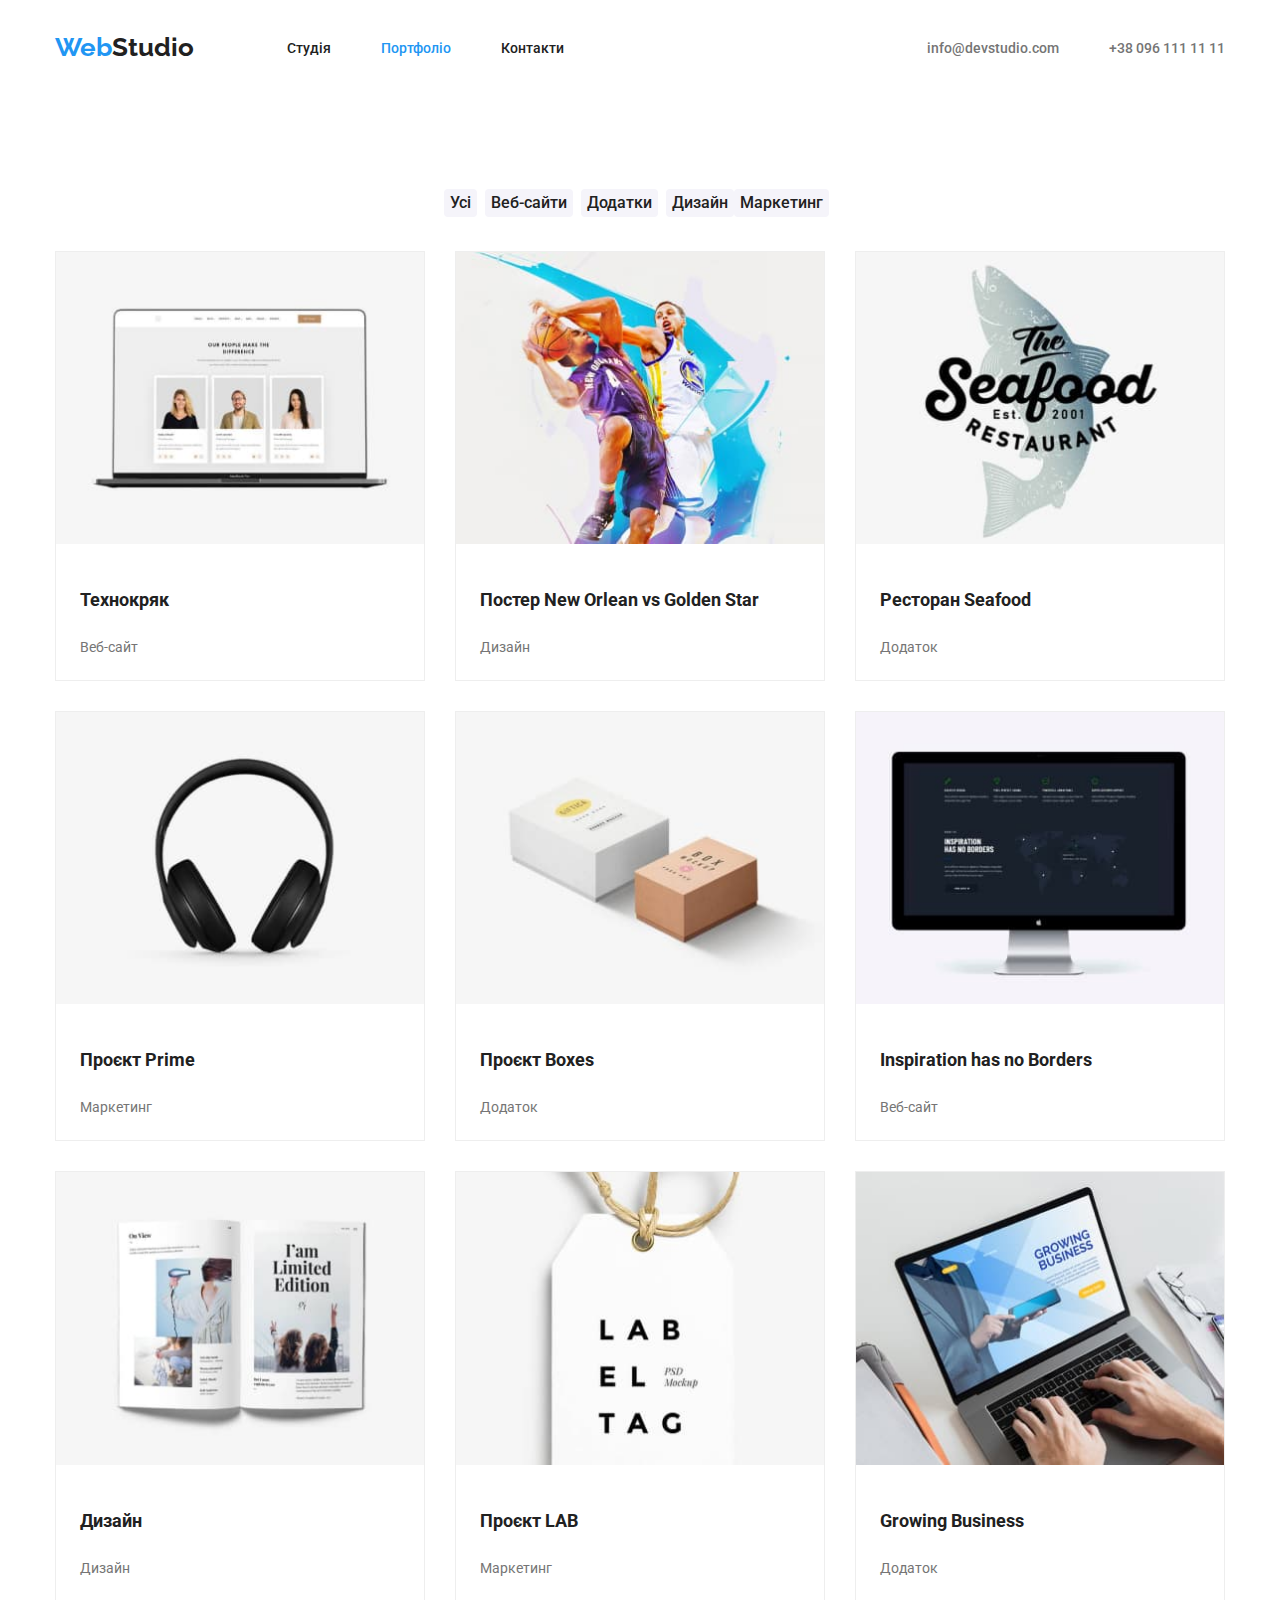
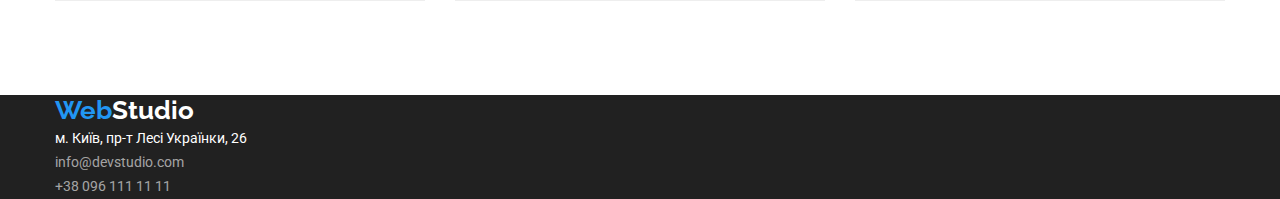
==== portfolio.html @ 8b1a927c "Home work 03" ====
<!DOCTYPE html>
<html lang="uk">
  <head>
    <meta charset="UTF-8" />
    <meta http-equiv="X-UA-Compatible" content="IE=edge" />
    <meta name="viewport" content="width=device-width, initial-scale=1.0" />
    <title>Portfolio</title>
    <link rel="preconnect" href="https://fonts.googleapis.com" />
    <link rel="preconnect" href="https://fonts.gstatic.com" crossorigin />
    <link
      href="https://fonts.googleapis.com/css2?family=Raleway:wght@700&family=Roboto:wght@400;500;700;900&display=swap"
      rel="stylesheet"
    />
    <link
      rel="stylesheet"
      href="https://cdnjs.cloudflare.com/ajax/libs/modern-normalize/1.1.0/modern-normalize.min.css"
    />
    <link rel="stylesheet" href="./styles/styles.css" />
  </head>
  <body>
    <header>
      <div class="container main-nav">
        <nav class="navication main-nav">
          <div class="link">
            <a class="logo" href="./index.html" lang="en"
              ><span class="logoslog">Web</span>Studio</a
            >
          </div>
          <ul class="nav-list">
            <li class="list"><a class="link" href="./index.html">Студія</a></li>
            <li class="list"><a class="back-link" href="#">Портфоліо</a></li>
            <li class="list"><a class="link" href="#">Контакти</a></li>
          </ul>
        </nav>
        <ul class="auth-nav">
          <li class="list">
            <a class="adresse" href="mailto:info@devstudio.com"
              >info@devstudio.com</a
            >
          </li>
          <li class="list">
            <a class="adresse" href="tel:+380961111111">+38 096 111 11 11</a>
          </li>
        </ul>
      </div>
    </header>
    <main>
      <section class="container">
        <!-- button -->
        <div class="btn-list">
          <ul class="point">
            <li class="list"><button class="btn" type="button">Усі</button></li>
            <li class="list">
              <button class="btn" type="button">Веб-сайти</button>
            </li>
            <li class="list">
              <button class="btn" type="button">Додатки</button>
            </li>
            <li class="list">
              <button class="btn" type="button">Дизайн</button>
            </li>
            <li class="list">
              <button class="btn" type="button">Маркетинг</button>
            </li>
          </ul>
        </div>
        <!-- img-link -->
        <ul class="link-list">
          <li class="list-item">
            <a href="#"
              ><img
                class="img"
                src="./images/img1.jpg"
                alt="Ноутбук"
                width="370"
              />
              <div class="item-name">
                <h3 class="list-free">Технокряк</h3>
                <p>Веб-сайт</p>
              </div>
            </a>
          </li>
          <li class="list-item">
            <a href="#"
              ><img
                class="img"
                src="./images/img2.jpg"
                alt="Баскетбол"
                width="370"
              />
              <div class="item-name">
                <h3 class="list-free">Постер New Orlean vs Golden Star</h3>
                <p>Дизайн</p>
              </div>
            </a>
          </li>
          <li class="list-item">
            <a href="#"
              ><img
                class="img"
                src="./images/img3.jpg"
                alt="Риба"
                width="370"
              />
              <div class="item-name">
                <h3 class="list-free">Ресторан Seafood</h3>
                <p>Додаток</p>
              </div></a
            >
          </li>
          <li class="list-item">
            <a href="#"
              ><img
                class="img"
                src="./images/img4.jpg"
                alt="Навушники"
                width="370"
              />
              <div class="item-name">
                <h3 class="list-free">Проєкт Prime</h3>
                <p>Маркетинг</p>
              </div></a
            >
          </li>
          <li class="list-item">
            <a href="#"
              ><img
                class="img"
                src="./images/img5.jpg"
                alt="Коробка"
                width="370"
              />
              <div class="item-name">
                <h3 class="list-free">Проєкт Boxes</h3>
                <p>Додаток</p>
              </div></a
            >
          </li>
          <li class="list-item">
            <a href="#"
              ><img
                class="img"
                src="./images/img6.jpg"
                alt="Моноблок"
                width="370"
              />
              <div class="item-name">
                <h3 class="list-free">Inspiration has no Borders</h3>
                <p>Веб-сайт</p>
              </div></a
            >
          </li>
          <li class="list-item">
            <a href="#"
              ><img
                class="img"
                src="./images/img7.jpg"
                alt="Журнал"
                width="370"
              />
              <div class="item-name">
                <h3 class="list-free">Дизайн</h3>
                <p>Дизайн</p>
              </div></a
            >
          </li>
          <li class="list-item">
            <a href="#"
              ><img
                class="img"
                src="./images/img8.jpg"
                alt="Бірка"
                width="370"
              />
              <div class="item-name">
                <h3 class="list-free">Проєкт LAB</h3>
                <p>Маркетинг</p>
              </div></a
            >
          </li>
          <li class="list-item">
            <a href="#"
              ><img
                class="img"
                src="./images/img9.jpg"
                alt="Робочий Ноутбук"
                width="370"
              />
              <div class="item-name">
                <h3 class="list-free">Growing Business</h3>
                <p>Додаток</p>
              </div></a
            >
          </li>
        </ul>
      </section>
    </main>
    <footer class="styles-footer">
      <div class="container">
        <a class="logo-footer" href="./index.html" lang="en"
          ><span class="logoslog-footer">Web</span>Studio</a
        >

        <address>
          <ul>
            <li>
              <a
                class="location"
                href="https://goo.gl/maps/RdGr7icwd7hFewiF6"
                target="_blank"
                rel="noopener noreferrer nofollow"
                >м. Київ, пр-т Лесі Українки, 26</a
              >
            </li>
            <li>
              <a class="adresse-footer" href="mailto:info@devstudio.com"
                >info@devstudio.com</a
              >
            </li>
            <li>
              <a class="adresse-footer" href="tel:+380961111111">
                +38 096 111 11 11</a
              >
            </li>
          </ul>
        </address>
      </div>
    </footer>
  </body>
</html>
---- styles/styles.css ----
:root {
  --color-primary: #212121;
  --color-background: #2f303a;
  --color-secondary: #757575;
  --color-white-color: #ffffff;
  --color-thirdary: #2196f3;
  --color-light-gray: #f5f4fa;
}

body {
  font-size: 16px;
  line-height: 1.7;
  font-family: "Roboto", sans-serif;
  color: var(--color-primary);
  background-color: var(--color-white-color);
}
/* --------Утилиты----------- */
.container {
  margin: 0 auto;
  width: 1200px;
  padding-left: 15px;
  padding-right: 15px;

  /* outline: 2px solid red; */
}

ul {
  list-style: none;
  margin: 0px;
  padding-left: 0px;
  padding-right: 0px;
}

h3 {
  color: var(--color-primary);
  font-style: normal;
  font-weight: 700;
  font-size: 14px;
  line-height: 1.1;
}

.feature-list {
  margin-top: 0px;
  margin-bottom: 10px;
}

p {
  margin-top: 0px;
  margin-bottom: 0px;

  color: var(--color-secondary);
  line-height: 1.7;
  font-size: 14px;
  font-style: normal;
  font-weight: 400;
}

.clearances {
  margin-top: 0px;
  margin-bottom: 0px;
}
/* ---------------- */

/* HEADER */

.main-nav {
  display: flex;
  align-items: center;
}

.nav-list {
  display: flex;
  margin-left: 93px;
}
.nav-list .list + .list {
  margin-left: 50px;
}
.auth-nav {
  display: flex;
  margin-left: auto;
}
.auth-nav .list + .list {
  margin-left: 50px;
}

.header {
  color: var(--color-white-color);
}
.logo {
  color: var(--color-primary);
  font-family: "Raleway";
  text-decoration: none;
  font-weight: 700;
  font-size: 26px;
  line-height: 1.2;
  font-style: normal;
}
.logoslog {
  color: var(--color-thirdary);
}
.logo:focus {
  color: var(--color-primary);
}

.back-link {
  color: var(--color-thirdary);
  text-decoration: none;
  font-style: normal;
  font-weight: 500;
  font-size: 14px;
  line-height: 1.1;
}

.link {
  padding-top: 32px;
  padding-bottom: 32px;
  color: var(--color-primary);
  text-decoration: none;
  font-weight: 500;
  font-size: 14px;
  line-height: 1.1;
}

.link:hover,
:focus {
  color: var(--color-thirdary);
}

.adresse {
  color: var(--color-secondary);
  text-decoration: none;
  font-style: normal;
  font-weight: 500;
  font-size: 14px;
  line-height: 1.1;
}

.adresse:hover,
.adresse:focus {
  color: var(--color-thirdary);
}

/* Sectoin-hero */

.hero {
  background-color: var(--color-background);
  align-items: center;
  justify-content: center;
  text-align: center;
  margin-bottom: 94px;
}

.title {
  margin-top: 0px;
  margin-bottom: 30px;
  padding-top: 200px;

  color: var(--color-white-color);
  font-style: normal;
  font-weight: 900;
  font-size: 44px;
  line-height: 1.36;
}

/* Button */

.hero-button {
  margin-left: auto;
  margin-right: auto;
  margin-bottom: 200px;

  color: var(--color-white-color);
  background-color: var(--color-thirdary);
  font-weight: 700;
  font-size: 16px;
  line-height: 1.88;
  border-color: transparent;
  text-align: center;
  box-shadow: 0px 4px 4px rgba(0, 0, 0, 0.15);
  border-radius: 4px;
  cursor: pointer;
}

.hero-button:hover {
  border-color: var(--color-white-color);
}

.hero-button:focus {
  border-color: var(--color-white-color);
  outline: none;
}

/* Button portfolio */

.btn {
  color: var(--color-primary);
  font-style: normal;
  font-weight: 500;
  font-size: 16px;
  line-height: 1.6;
  cursor: pointer;
  border: none;
  border-radius: 4px;
  background-color: #f5f4fa;
}
.btn:hover {
  background: var(--color-thirdary);
  color: #ffffff;
  font-style: normal;
  font-weight: 500;
  font-size: 16px;
  line-height: 1.6;
}
.btn:focus {
  background: var(--color-thirdary);
  font-style: normal;
  font-weight: 500;
  font-size: 16px;
  line-height: 1.6;
}
.link-list a {
  text-decoration: none;
}
.point {
  display: flex;
  justify-content: center;
  margin-bottom: 34px;

  margin-top: 94px;
}

.point .list {
  margin-right: 8px;
}

/* First-section */

.first-section {
  display: flex;
  margin-bottom: 94px;
}
.first-section .list {
  width: 270px;
  margin-right: 30px;
}
/* .list:nth-last-child {
  margin-left: 0px;
} */

.invisible {
  display: none;
  text-align: center;
  margin-top: 0px;
  margin-bottom: 0px;

  color: var(--color-primary);
  font-style: normal;
  font-weight: 700;
  font-size: 36px;
  line-height: 1.16;
}

/* Second-section */

.second-section {
  text-align: center;
  margin-bottom: 94px;
}
.img-list {
  display: flex;
}

.img-list .list-work {
  margin-right: 30px;
}
.list-work:nth-child(3n) {
  margin-right: 0px;
}

/* Section 3 */

.team {
  background: var(--color-light-gray);
}

.title-list {
  display: flex;

  margin-top: 0px;
  margin-bottom: 0px;
}
.title-list .list {
  text-align: center;
  margin-right: 30px;
  margin-bottom: 94px;
  box-shadow: 0px 1px 3px rgba(0, 0, 0, 0.12), 0px 1px 1px rgba(0, 0, 0, 0.14),
    0px 2px 1px rgba(0, 0, 0, 0.2);
  border-radius: 0px 0px 4px 4px;
}

.employee {
  margin: 30px 62px 30px 62px;
}

.list:nth-child(4n) {
  margin-right: 0px;
}

.subtitle {
  text-align: center;
  margin-top: 0px;
  margin-bottom: 50px;

  color: var(--color-primary);
  font-style: normal;
  font-weight: 700;
  font-size: 36px;
  line-height: 1.16;
}

.Developer {
  font-style: normal;
  font-weight: 400;
  font-size: 16px;
  line-height: 1.2;
  color: var(--color-secondary);
}

.img {
  display: block;
  max-width: 100%;
  height: auto;
}

.teamname {
  font-style: normal;
  font-weight: 500;
  font-size: 16px;
  line-height: 1.2;
}

.list-free {
  font-style: normal;
  font-weight: 700;
  font-size: 18px;
  line-height: 2;
  text-decoration: none;
}

/* Section PORTFOLIO link-list */
.link-list {
  display: flex;
  flex-wrap: wrap;
}
.link-list .list-item {
  width: 370px;
  margin-right: 30px;
  margin-bottom: 30px;

  box-sizing: border-box;
  background: #ffffff;
  border: 1px solid #eeeeee;
}
.list-item:nth-child(3n) {
  margin-right: 0px;
  
}
.list-item:nth-last-child(-n + 3) {
  margin-bottom: 94px;
}
.item-name {
  padding: 20px 24px 20px 24px;
}

/* FOOTER */

.adresse-footer {
  color: rgba(255, 255, 255, 0.6);
  text-decoration: none;
  font-style: normal;
  font-weight: 400;
  font-size: 14px;
  line-height: 1.1;
}

.adresse-footer:hover,
.adresse-footer:focus {
  color: var(--color-thirdary);
}
.styles-footer {
  background-color: var(--color-primary);
  font-weight: 400;
  font-size: 14px;
  line-height: 1.7;
}

.logo-footer {
  color: var(--color-white-color);
  font-family: "Raleway";
  text-decoration: none;
  font-weight: 700;
  font-size: 26px;
  line-height: 1.2;
  font-style: normal;
}
.logoslog-footer {
  color: var(--color-thirdary);
}

.location {
  color: var(--color-white-color);
  text-decoration: none;
  font-style: normal;
  font-weight: 400;
  font-size: 14px;
  line-height: 1.7;
}
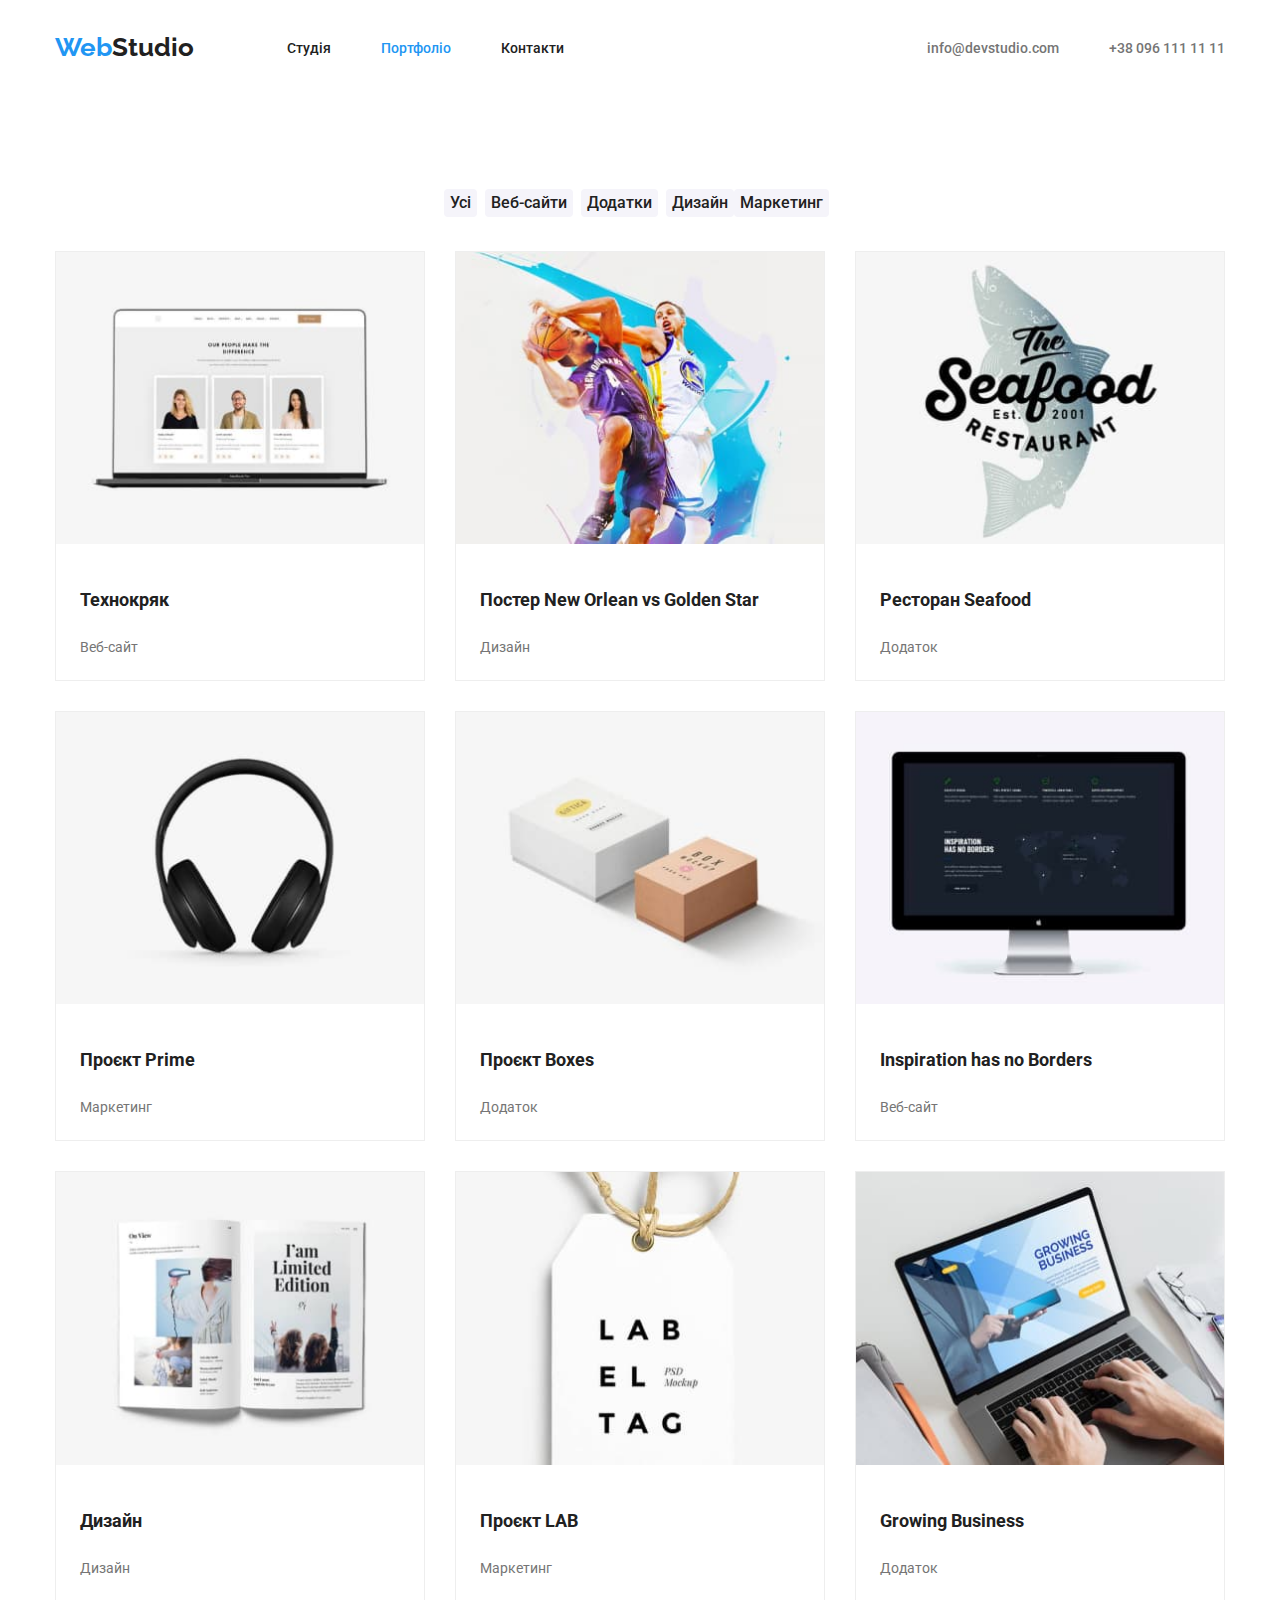
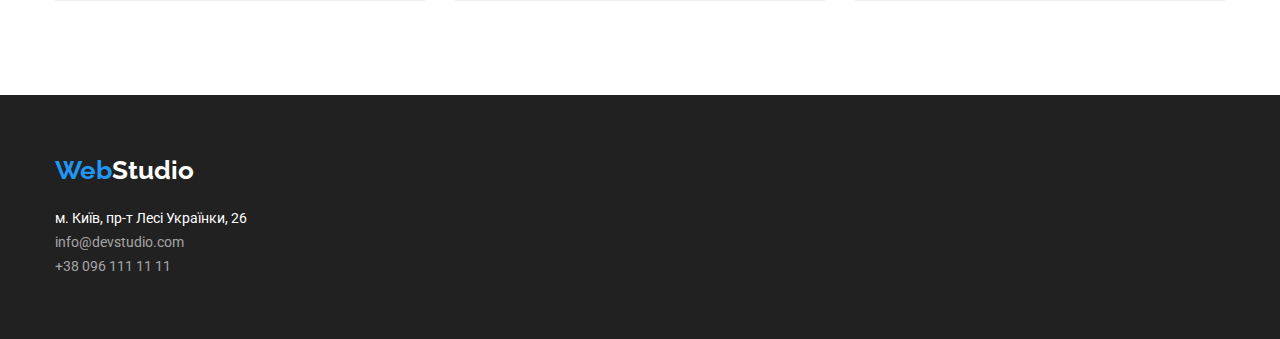
==== commit ede791ef: "Fixed" ====
--- a/portfolio.html
+++ b/portfolio.html
@@ -197,13 +197,15 @@
     </main>
     <footer class="styles-footer">
       <div class="container">
-        <a class="logo-footer" href="./index.html" lang="en"
+      <div class="logotip">
+          <a class="logo-footer" href="./index.html" lang="en"
           ><span class="logoslog-footer">Web</span>Studio</a
         >
 
-        <address>
-          <ul>
-            <li>
+      </div>
+        <address class="adresse-position">
+          <ul class="adresse-position">
+            <li class="list-adresse">
               <a
                 class="location"
                 href="https://goo.gl/maps/RdGr7icwd7hFewiF6"
@@ -212,12 +214,12 @@
                 >м. Київ, пр-т Лесі Українки, 26</a
               >
             </li>
-            <li>
+            <li class="list-adresse">
               <a class="adresse-footer" href="mailto:info@devstudio.com"
                 >info@devstudio.com</a
               >
             </li>
-            <li>
+            <li class="list-adresse">
               <a class="adresse-footer" href="tel:+380961111111">
                 +38 096 111 11 11</a
               >
--- a/styles/styles.css
+++ b/styles/styles.css
@@ -374,6 +374,28 @@
 
 /* FOOTER */
 
+.logo-footer {
+
+  color: var(--color-white-color);
+  font-family: "Raleway";
+  text-decoration: none;
+  font-weight: 700;
+  font-size: 26px;
+  line-height: 1.2;
+  font-style: normal;
+}
+.logoslog-footer {
+  color: var(--color-thirdary);
+}
+.logotip {
+ padding-top: 60px;
+margin-bottom: 20px;
+}
+
+/* .adresse-position {
+  margin-bottom: 60px;
+} */
+
 .adresse-footer {
   color: rgba(255, 255, 255, 0.6);
   text-decoration: none;
@@ -394,18 +416,7 @@
   line-height: 1.7;
 }
 
-.logo-footer {
-  color: var(--color-white-color);
-  font-family: "Raleway";
-  text-decoration: none;
-  font-weight: 700;
-  font-size: 26px;
-  line-height: 1.2;
-  font-style: normal;
-}
-.logoslog-footer {
-  color: var(--color-thirdary);
-}
+
 
 .location {
   color: var(--color-white-color);
@@ -415,3 +426,13 @@
   font-size: 14px;
   line-height: 1.7;
 }
+
+.adresse-loc .list-adresse {
+  margin-bottom: 9px;
+}
+.list-adresse:nth-last-child(-n + 1) {
+margin-bottom: 0px;
+}
+.list-adresse:nth-last-child(-n + 1) {
+padding-bottom: 60px;
+}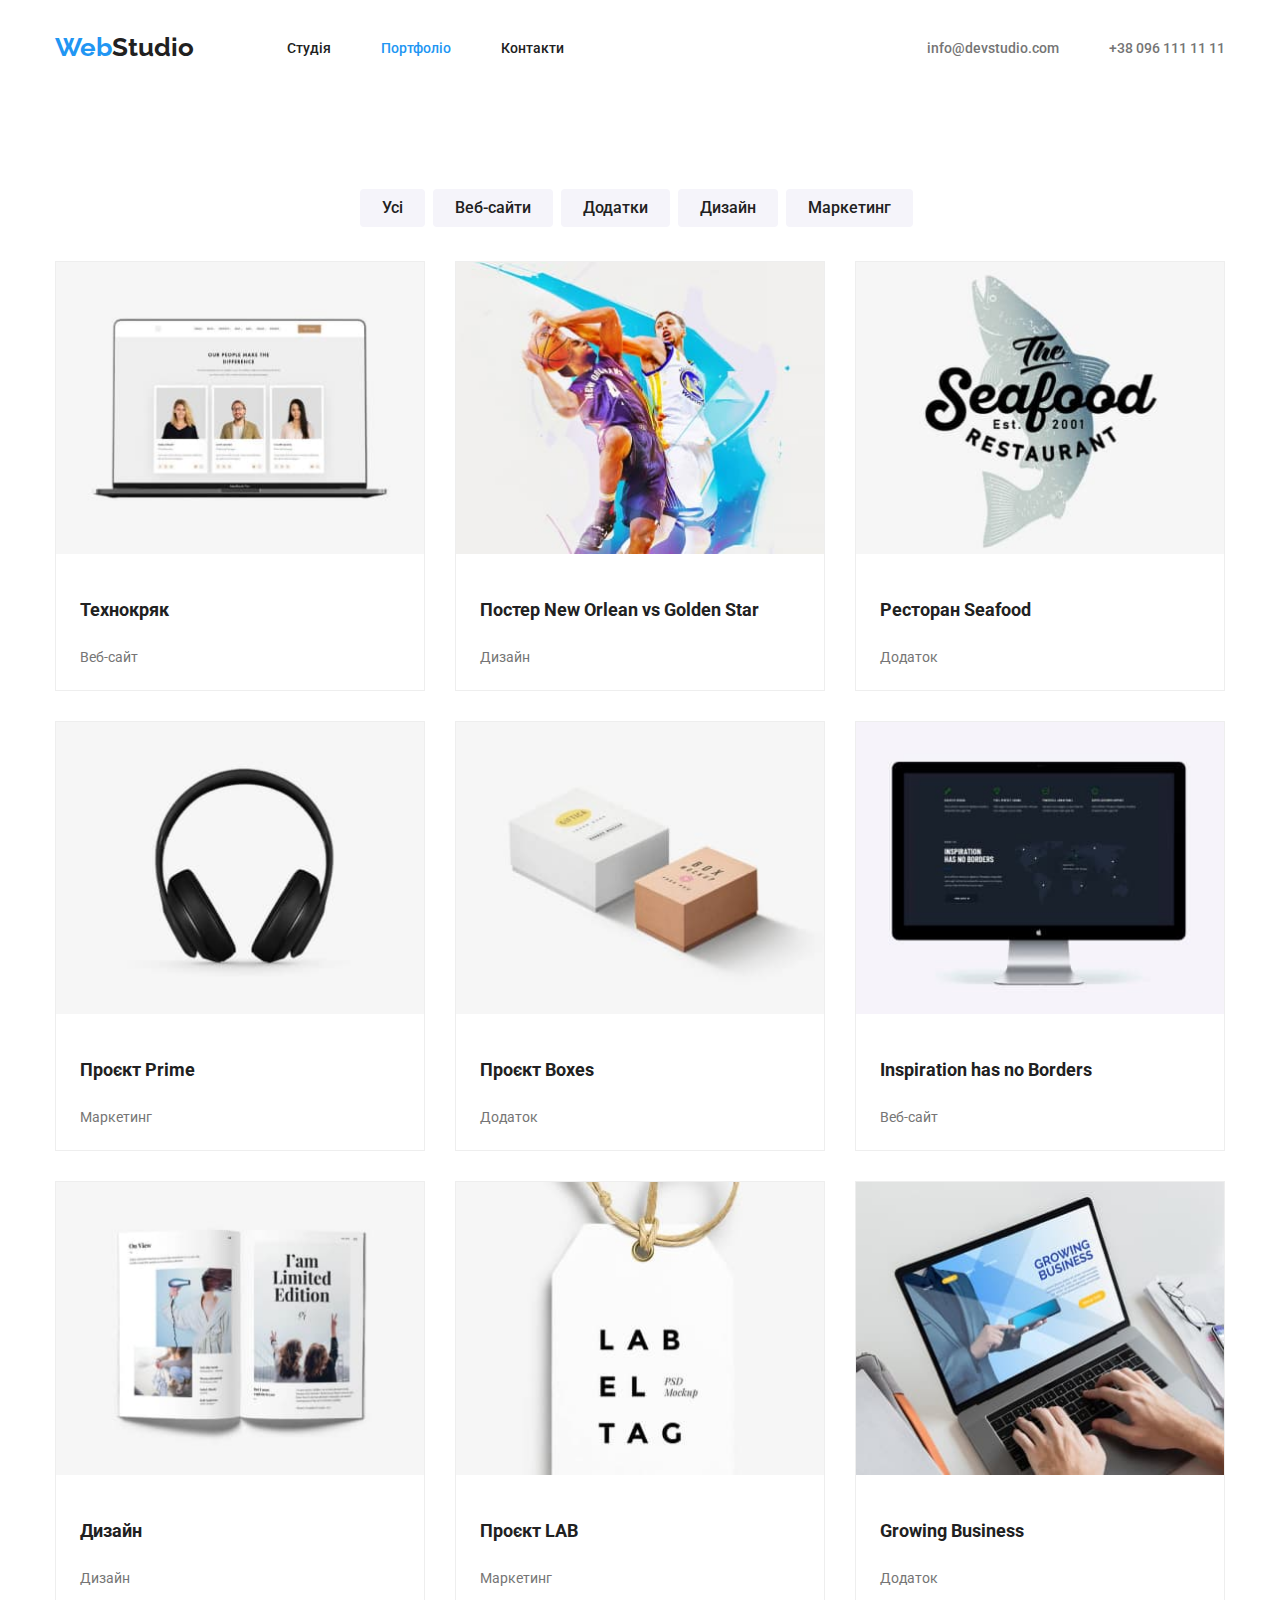
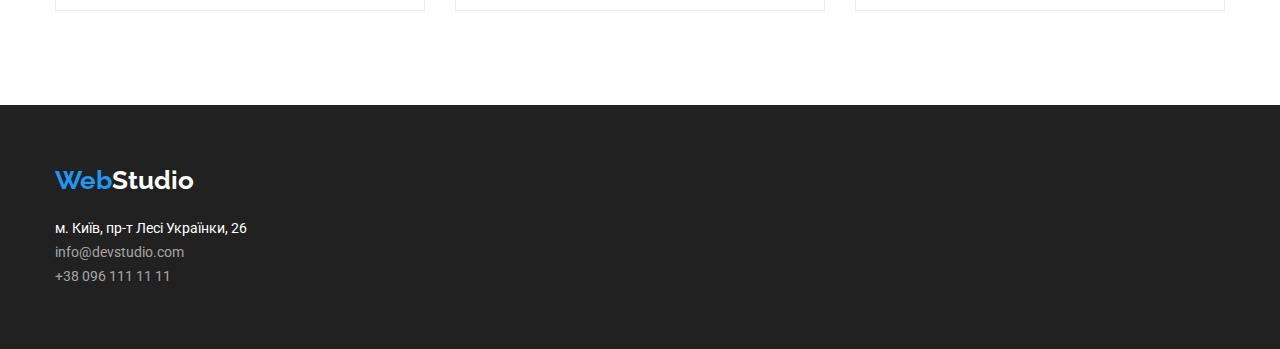
==== commit de553c00: "Fixed hw 3" ====
--- a/portfolio.html
+++ b/portfolio.html
@@ -49,17 +49,17 @@
         <!-- button -->
         <div class="btn-list">
           <ul class="point">
-            <li class="list"><button class="btn" type="button">Усі</button></li>
-            <li class="list">
+            <li class="list-button"><button class="btn" type="button">Усі</button></li>
+            <li class="list-button">
               <button class="btn" type="button">Веб-сайти</button>
             </li>
-            <li class="list">
+            <li class="list-button">
               <button class="btn" type="button">Додатки</button>
             </li>
-            <li class="list">
+            <li class="list-button">
               <button class="btn" type="button">Дизайн</button>
             </li>
-            <li class="list">
+            <li class="list-button">
               <button class="btn" type="button">Маркетинг</button>
             </li>
           </ul>
--- a/styles/styles.css
+++ b/styles/styles.css
@@ -202,6 +202,8 @@
   border: none;
   border-radius: 4px;
   background-color: #f5f4fa;
+  padding: 6px 22px 6px 22px;
+  
 }
 .btn:hover {
   background: var(--color-thirdary);
@@ -218,6 +220,8 @@
   font-size: 16px;
   line-height: 1.6;
 }
+
+
 .link-list a {
   text-decoration: none;
 }
@@ -229,7 +233,7 @@
   margin-top: 94px;
 }
 
-.point .list {
+.point .list-button {
   margin-right: 8px;
 }
 
@@ -243,9 +247,7 @@
   width: 270px;
   margin-right: 30px;
 }
-/* .list:nth-last-child {
-  margin-left: 0px;
-} */
+
 
 .invisible {
   display: none;
@@ -363,7 +365,6 @@
 }
 .list-item:nth-child(3n) {
   margin-right: 0px;
-  
 }
 .list-item:nth-last-child(-n + 3) {
   margin-bottom: 94px;
@@ -375,7 +376,6 @@
 /* FOOTER */
 
 .logo-footer {
-
   color: var(--color-white-color);
   font-family: "Raleway";
   text-decoration: none;
@@ -388,8 +388,8 @@
   color: var(--color-thirdary);
 }
 .logotip {
- padding-top: 60px;
-margin-bottom: 20px;
+  padding-top: 60px;
+  margin-bottom: 20px;
 }
 
 /* .adresse-position {
@@ -416,8 +416,6 @@
   line-height: 1.7;
 }
 
-
-
 .location {
   color: var(--color-white-color);
   text-decoration: none;
@@ -431,8 +429,8 @@
   margin-bottom: 9px;
 }
 .list-adresse:nth-last-child(-n + 1) {
-margin-bottom: 0px;
+  margin-bottom: 0px;
 }
 .list-adresse:nth-last-child(-n + 1) {
-padding-bottom: 60px;
-}+  padding-bottom: 60px;
+}
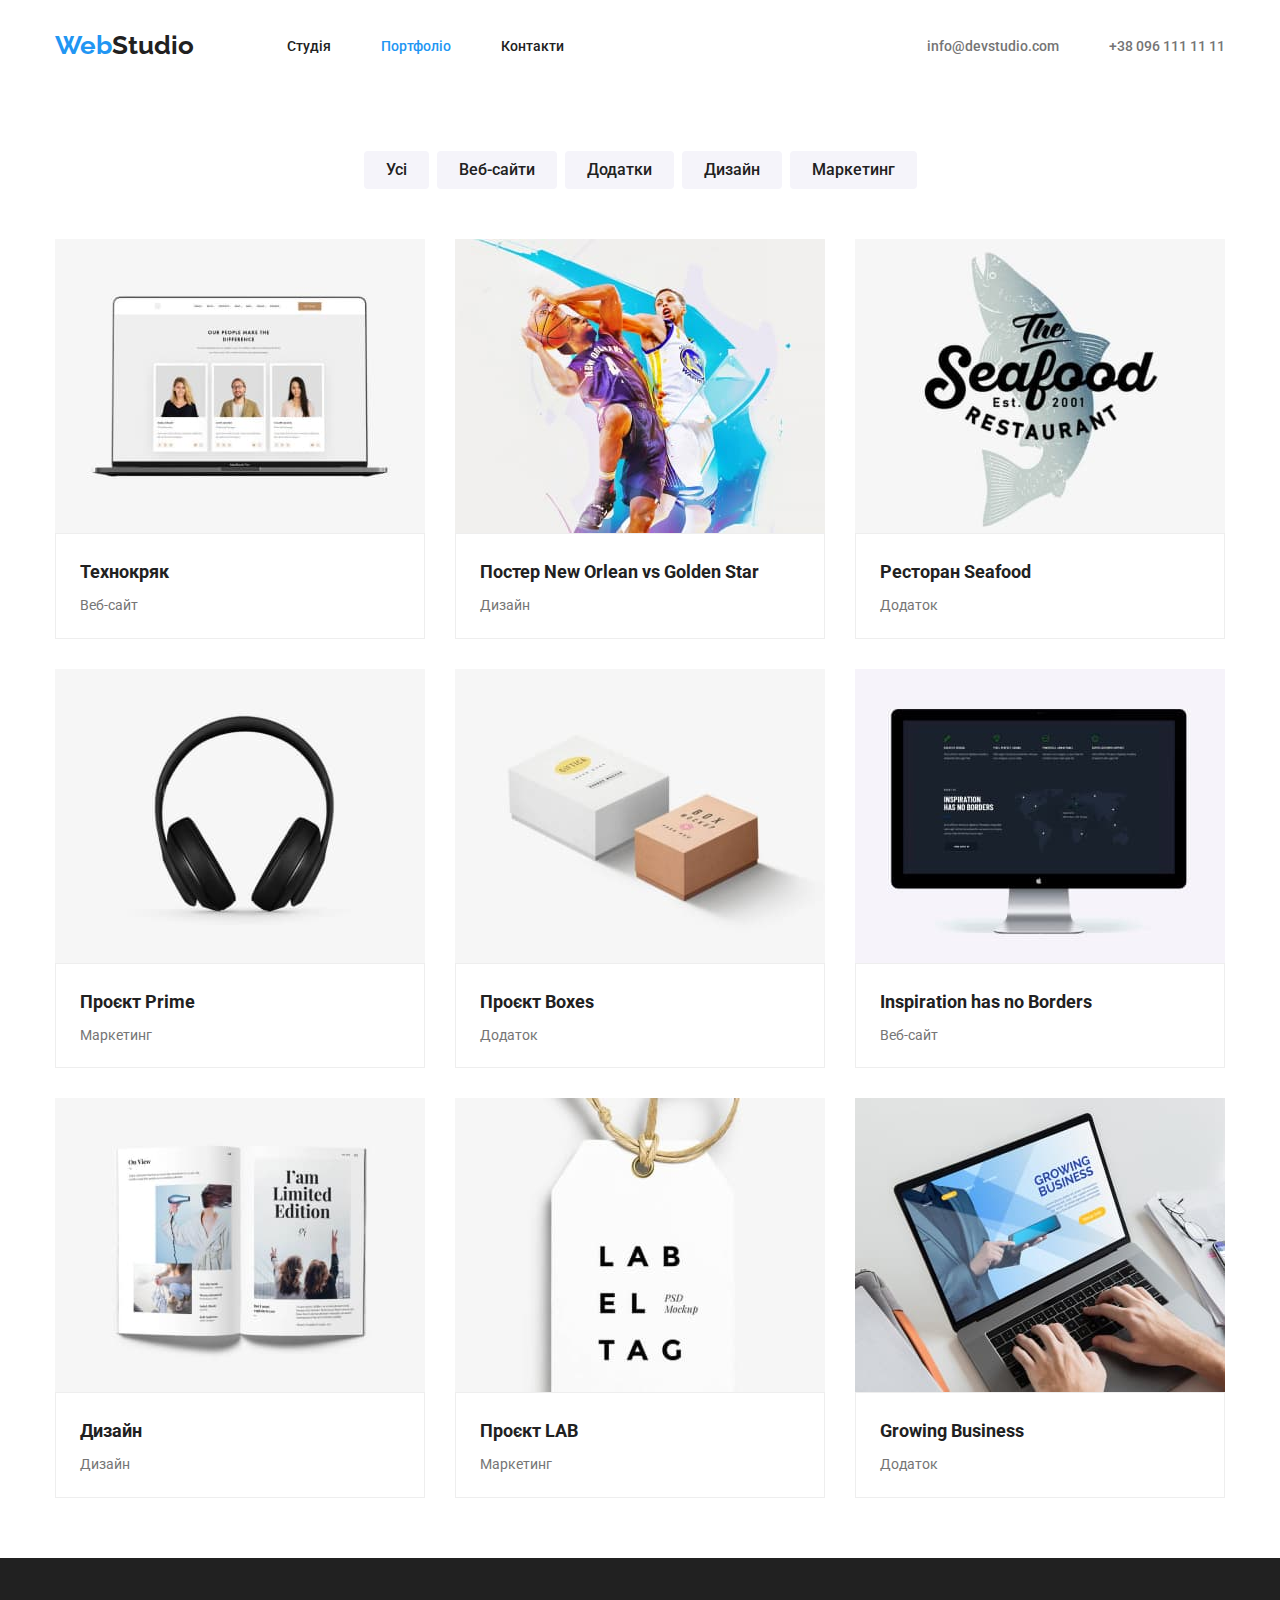
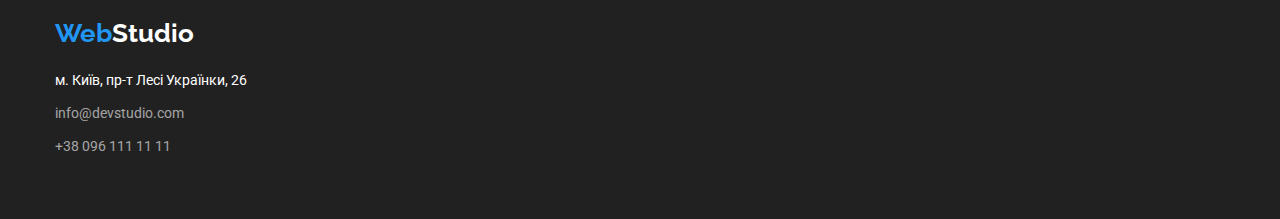
==== commit d0fcc45b: "Fixed errors!" ====
--- a/portfolio.html
+++ b/portfolio.html
@@ -45,11 +45,13 @@
       </div>
     </header>
     <main>
-      <section class="container">
+      <section class="portfolio">
         <!-- button -->
-        <div class="btn-list">
+        <div class="btn-list container">
           <ul class="point">
-            <li class="list-button"><button class="btn" type="button">Усі</button></li>
+            <li class="list-button">
+              <button class="btn" type="button">Усі</button>
+            </li>
             <li class="list-button">
               <button class="btn" type="button">Веб-сайти</button>
             </li>
@@ -63,148 +65,146 @@
               <button class="btn" type="button">Маркетинг</button>
             </li>
           </ul>
+
+          <!-- img-link -->
+          <ul class="link-list">
+            <li class="list-item">
+              <a href="#"
+                ><img
+                  class="img"
+                  src="./images/img1.jpg"
+                  alt="Ноутбук"
+                  width="370"
+                />
+                <div class="item-name">
+                  <h3 class="list-free">Технокряк</h3>
+                  <p>Веб-сайт</p>
+                </div>
+              </a>
+            </li>
+            <li class="list-item">
+              <a href="#"
+                ><img
+                  class="img"
+                  src="./images/img2.jpg"
+                  alt="Баскетбол"
+                  width="370"
+                />
+                <div class="item-name">
+                  <h3 class="list-free">Постер New Orlean vs Golden Star</h3>
+                  <p>Дизайн</p>
+                </div>
+              </a>
+            </li>
+            <li class="list-item">
+              <a href="#"
+                ><img
+                  class="img"
+                  src="./images/img3.jpg"
+                  alt="Риба"
+                  width="370"
+                />
+                <div class="item-name">
+                  <h3 class="list-free">Ресторан Seafood</h3>
+                  <p>Додаток</p>
+                </div></a
+              >
+            </li>
+            <li class="list-item">
+              <a href="#"
+                ><img
+                  class="img"
+                  src="./images/img4.jpg"
+                  alt="Навушники"
+                  width="370"
+                />
+                <div class="item-name">
+                  <h3 class="list-free">Проєкт Prime</h3>
+                  <p>Маркетинг</p>
+                </div></a
+              >
+            </li>
+            <li class="list-item">
+              <a href="#"
+                ><img
+                  class="img"
+                  src="./images/img5.jpg"
+                  alt="Коробка"
+                  width="370"
+                />
+                <div class="item-name">
+                  <h3 class="list-free">Проєкт Boxes</h3>
+                  <p>Додаток</p>
+                </div></a
+              >
+            </li>
+            <li class="list-item">
+              <a href="#"
+                ><img
+                  class="img"
+                  src="./images/img6.jpg"
+                  alt="Моноблок"
+                  width="370"
+                />
+                <div class="item-name">
+                  <h3 class="list-free">Inspiration has no Borders</h3>
+                  <p>Веб-сайт</p>
+                </div></a
+              >
+            </li>
+            <li class="list-item">
+              <a href="#"
+                ><img
+                  class="img"
+                  src="./images/img7.jpg"
+                  alt="Журнал"
+                  width="370"
+                />
+                <div class="item-name">
+                  <h3 class="list-free">Дизайн</h3>
+                  <p>Дизайн</p>
+                </div></a
+              >
+            </li>
+            <li class="list-item">
+              <a href="#"
+                ><img
+                  class="img"
+                  src="./images/img8.jpg"
+                  alt="Бірка"
+                  width="370"
+                />
+                <div class="item-name">
+                  <h3 class="list-free">Проєкт LAB</h3>
+                  <p>Маркетинг</p>
+                </div></a
+              >
+            </li>
+            <li class="list-item">
+              <a href="#"
+                ><img
+                  class="img"
+                  src="./images/img9.jpg"
+                  alt="Робочий Ноутбук"
+                  width="370"
+                />
+                <div class="item-name">
+                  <h3 class="list-free">Growing Business</h3>
+                  <p>Додаток</p>
+                </div></a
+              >
+            </li>
+          </ul>
         </div>
-        <!-- img-link -->
-        <ul class="link-list">
-          <li class="list-item">
-            <a href="#"
-              ><img
-                class="img"
-                src="./images/img1.jpg"
-                alt="Ноутбук"
-                width="370"
-              />
-              <div class="item-name">
-                <h3 class="list-free">Технокряк</h3>
-                <p>Веб-сайт</p>
-              </div>
-            </a>
-          </li>
-          <li class="list-item">
-            <a href="#"
-              ><img
-                class="img"
-                src="./images/img2.jpg"
-                alt="Баскетбол"
-                width="370"
-              />
-              <div class="item-name">
-                <h3 class="list-free">Постер New Orlean vs Golden Star</h3>
-                <p>Дизайн</p>
-              </div>
-            </a>
-          </li>
-          <li class="list-item">
-            <a href="#"
-              ><img
-                class="img"
-                src="./images/img3.jpg"
-                alt="Риба"
-                width="370"
-              />
-              <div class="item-name">
-                <h3 class="list-free">Ресторан Seafood</h3>
-                <p>Додаток</p>
-              </div></a
-            >
-          </li>
-          <li class="list-item">
-            <a href="#"
-              ><img
-                class="img"
-                src="./images/img4.jpg"
-                alt="Навушники"
-                width="370"
-              />
-              <div class="item-name">
-                <h3 class="list-free">Проєкт Prime</h3>
-                <p>Маркетинг</p>
-              </div></a
-            >
-          </li>
-          <li class="list-item">
-            <a href="#"
-              ><img
-                class="img"
-                src="./images/img5.jpg"
-                alt="Коробка"
-                width="370"
-              />
-              <div class="item-name">
-                <h3 class="list-free">Проєкт Boxes</h3>
-                <p>Додаток</p>
-              </div></a
-            >
-          </li>
-          <li class="list-item">
-            <a href="#"
-              ><img
-                class="img"
-                src="./images/img6.jpg"
-                alt="Моноблок"
-                width="370"
-              />
-              <div class="item-name">
-                <h3 class="list-free">Inspiration has no Borders</h3>
-                <p>Веб-сайт</p>
-              </div></a
-            >
-          </li>
-          <li class="list-item">
-            <a href="#"
-              ><img
-                class="img"
-                src="./images/img7.jpg"
-                alt="Журнал"
-                width="370"
-              />
-              <div class="item-name">
-                <h3 class="list-free">Дизайн</h3>
-                <p>Дизайн</p>
-              </div></a
-            >
-          </li>
-          <li class="list-item">
-            <a href="#"
-              ><img
-                class="img"
-                src="./images/img8.jpg"
-                alt="Бірка"
-                width="370"
-              />
-              <div class="item-name">
-                <h3 class="list-free">Проєкт LAB</h3>
-                <p>Маркетинг</p>
-              </div></a
-            >
-          </li>
-          <li class="list-item">
-            <a href="#"
-              ><img
-                class="img"
-                src="./images/img9.jpg"
-                alt="Робочий Ноутбук"
-                width="370"
-              />
-              <div class="item-name">
-                <h3 class="list-free">Growing Business</h3>
-                <p>Додаток</p>
-              </div></a
-            >
-          </li>
-        </ul>
       </section>
     </main>
     <footer class="styles-footer">
       <div class="container">
-      <div class="logotip">
-          <a class="logo-footer" href="./index.html" lang="en"
+        <a class="logo-footer" href="./index.html" lang="en"
           ><span class="logoslog-footer">Web</span>Studio</a
         >
-
-      </div>
         <address class="adresse-position">
-          <ul class="adresse-position">
+          <ul class="adresse-loc">
             <li class="list-adresse">
               <a
                 class="location"
--- a/styles/styles.css
+++ b/styles/styles.css
@@ -42,6 +42,7 @@
 .feature-list {
   margin-top: 0px;
   margin-bottom: 10px;
+  margin-right: 0px;
 }
 
 p {
@@ -72,6 +73,10 @@
   display: flex;
   margin-left: 93px;
 }
+.nav-list .list {
+  padding-top: 32px;
+  padding-bottom: 32px;
+}
 .nav-list .list + .list {
   margin-left: 50px;
 }
@@ -112,8 +117,6 @@
 }
 
 .link {
-  padding-top: 32px;
-  padding-bottom: 32px;
   color: var(--color-primary);
   text-decoration: none;
   font-weight: 500;
@@ -147,13 +150,13 @@
   align-items: center;
   justify-content: center;
   text-align: center;
-  margin-bottom: 94px;
+  padding-top: 200px;
+  padding-bottom: 200px;
 }
 
 .title {
   margin-top: 0px;
   margin-bottom: 30px;
-  padding-top: 200px;
 
   color: var(--color-white-color);
   font-style: normal;
@@ -167,7 +170,6 @@
 .hero-button {
   margin-left: auto;
   margin-right: auto;
-  margin-bottom: 200px;
 
   color: var(--color-white-color);
   background-color: var(--color-thirdary);
@@ -190,6 +192,163 @@
   outline: none;
 }
 
+/* First-section */
+
+.section-first {
+  padding-top: 94px;
+}
+
+.first-section {
+  display: flex;
+}
+.first-cont {
+  padding-top: 94px;
+  padding-bottom: 94px;
+}
+.first-section .list-icon-first {
+  width: 270px;
+  margin-right: 30px;
+  justify-content: space-between;
+}
+
+.invisible {
+  position: absolute;
+  white-space: nowrap;
+  width: 1px;
+  height: 1px;
+  overflow: hidden;
+  border: 0;
+  padding: 0;
+  clip: rect(0 0 0 0);
+  clip-path: inset(50%);
+  margin: -1px;
+
+  color: var(--color-primary);
+  font-style: normal;
+  font-weight: 700;
+  font-size: 36px;
+  line-height: 1.16;
+}
+
+/* Second-section */
+
+.second-cont {
+  padding-bottom: 94px;
+}
+.second-section {
+  text-align: center;
+}
+.img-list {
+  display: flex;
+}
+
+.img-list .list-work {
+  margin-right: 30px;
+}
+.list-work:nth-child(3n) {
+  margin-right: 0px;
+}
+
+/* Section 3 */
+
+.team {
+  padding-top: 94px;
+  padding-bottom: 94px;
+  background: var(--color-light-gray);
+}
+
+.title-list {
+  display: flex;
+
+  margin-top: 0px;
+  margin-bottom: 0px;
+}
+.title-list .list {
+  text-align: center;
+  margin-right: 30px;
+  box-shadow: 0px 1px 3px rgba(0, 0, 0, 0.12), 0px 1px 1px rgba(0, 0, 0, 0.14),
+    0px 2px 1px rgba(0, 0, 0, 0.2);
+  border-radius: 0px 0px 4px 4px;
+}
+
+.employee {
+  padding: 30px 20px;
+}
+
+.list:nth-child(4n) {
+  margin-right: 0px;
+}
+
+.subtitle {
+  text-align: center;
+  margin-top: 0px;
+  margin-bottom: 50px;
+
+  color: var(--color-primary);
+  font-style: normal;
+  font-weight: 700;
+  font-size: 36px;
+  line-height: 1.16;
+}
+
+.Developer {
+  font-style: normal;
+  font-weight: 400;
+  font-size: 16px;
+  line-height: 1.2;
+  color: var(--color-secondary);
+}
+
+.img {
+  display: block;
+  max-width: 100%;
+  height: auto;
+}
+
+.teamname {
+  font-style: normal;
+  font-weight: 500;
+  font-size: 16px;
+  line-height: 1.2;
+}
+
+.list-free {
+  margin-top: 0px;
+  margin-bottom: 4px;
+
+  font-style: normal;
+  font-weight: 700;
+  font-size: 18px;
+  line-height: 2;
+  text-decoration: none;
+}
+
+/* Section PORTFOLIO link-list */
+
+.portfolio {
+  padding-top: 60px;
+  padding-bottom: 60px;
+}
+.link-list {
+  display: flex;
+  flex-wrap: wrap;
+}
+.link-list .list-item {
+  width: 370px;
+  margin-right: 30px;
+  margin-bottom: 30px;
+  background: #ffffff;
+}
+.list-item:nth-child(3n) {
+  margin-right: 0px;
+}
+.list-item:nth-last-child(-n + 3) {
+  margin-bottom: 0px;
+}
+.item-name {
+  padding: 20px 24px 20px 24px;
+  border: 1px solid #eeeeee;
+}
 /* Button portfolio */
 
 .btn {
@@ -203,7 +362,6 @@
   border-radius: 4px;
   background-color: #f5f4fa;
   padding: 6px 22px 6px 22px;
-  
 }
 .btn:hover {
   background: var(--color-thirdary);
@@ -221,161 +379,28 @@
   line-height: 1.6;
 }
 
-
 .link-list a {
   text-decoration: none;
 }
 .point {
   display: flex;
   justify-content: center;
-  margin-bottom: 34px;
-
-  margin-top: 94px;
+  margin-bottom: 50px;
 }
 
 .point .list-button {
   margin-right: 8px;
 }
-
-/* First-section */
-
-.first-section {
-  display: flex;
-  margin-bottom: 94px;
-}
-.first-section .list {
-  width: 270px;
-  margin-right: 30px;
-}
-
-
-.invisible {
-  display: none;
-  text-align: center;
-  margin-top: 0px;
-  margin-bottom: 0px;
-
-  color: var(--color-primary);
-  font-style: normal;
-  font-weight: 700;
-  font-size: 36px;
-  line-height: 1.16;
-}
-
-/* Second-section */
-
-.second-section {
-  text-align: center;
-  margin-bottom: 94px;
-}
-.img-list {
-  display: flex;
-}
-
-.img-list .list-work {
-  margin-right: 30px;
-}
-.list-work:nth-child(3n) {
+.point .list-button:nth-last-child(1) {
   margin-right: 0px;
 }
 
-/* Section 3 */
-
-.team {
-  background: var(--color-light-gray);
-}
-
-.title-list {
-  display: flex;
-
-  margin-top: 0px;
-  margin-bottom: 0px;
-}
-.title-list .list {
-  text-align: center;
-  margin-right: 30px;
-  margin-bottom: 94px;
-  box-shadow: 0px 1px 3px rgba(0, 0, 0, 0.12), 0px 1px 1px rgba(0, 0, 0, 0.14),
-    0px 2px 1px rgba(0, 0, 0, 0.2);
-  border-radius: 0px 0px 4px 4px;
-}
-
-.employee {
-  margin: 30px 62px 30px 62px;
-}
-
-.list:nth-child(4n) {
-  margin-right: 0px;
-}
-
-.subtitle {
-  text-align: center;
-  margin-top: 0px;
-  margin-bottom: 50px;
-
-  color: var(--color-primary);
-  font-style: normal;
-  font-weight: 700;
-  font-size: 36px;
-  line-height: 1.16;
-}
-
-.Developer {
-  font-style: normal;
-  font-weight: 400;
-  font-size: 16px;
-  line-height: 1.2;
-  color: var(--color-secondary);
-}
-
-.img {
+/* FOOTER */
+
+.logo-footer {
   display: block;
-  max-width: 100%;
-  height: auto;
-}
-
-.teamname {
-  font-style: normal;
-  font-weight: 500;
-  font-size: 16px;
-  line-height: 1.2;
-}
-
-.list-free {
-  font-style: normal;
-  font-weight: 700;
-  font-size: 18px;
-  line-height: 2;
-  text-decoration: none;
-}
-
-/* Section PORTFOLIO link-list */
-.link-list {
-  display: flex;
-  flex-wrap: wrap;
-}
-.link-list .list-item {
-  width: 370px;
-  margin-right: 30px;
-  margin-bottom: 30px;
-
-  box-sizing: border-box;
-  background: #ffffff;
-  border: 1px solid #eeeeee;
-}
-.list-item:nth-child(3n) {
-  margin-right: 0px;
-}
-.list-item:nth-last-child(-n + 3) {
-  margin-bottom: 94px;
-}
-.item-name {
-  padding: 20px 24px 20px 24px;
-}
-
-/* FOOTER */
-
-.logo-footer {
+  margin-bottom: 20px;
+
   color: var(--color-white-color);
   font-family: "Raleway";
   text-decoration: none;
@@ -384,17 +409,10 @@
   line-height: 1.2;
   font-style: normal;
 }
+
 .logoslog-footer {
   color: var(--color-thirdary);
 }
-.logotip {
-  padding-top: 60px;
-  margin-bottom: 20px;
-}
-
-/* .adresse-position {
-  margin-bottom: 60px;
-} */
 
 .adresse-footer {
   color: rgba(255, 255, 255, 0.6);
@@ -410,6 +428,9 @@
   color: var(--color-thirdary);
 }
 .styles-footer {
+  padding-top: 60px;
+  padding-bottom: 60px;
+
   background-color: var(--color-primary);
   font-weight: 400;
   font-size: 14px;
@@ -431,6 +452,3 @@
 .list-adresse:nth-last-child(-n + 1) {
   margin-bottom: 0px;
 }
-.list-adresse:nth-last-child(-n + 1) {
-  padding-bottom: 60px;
-}
